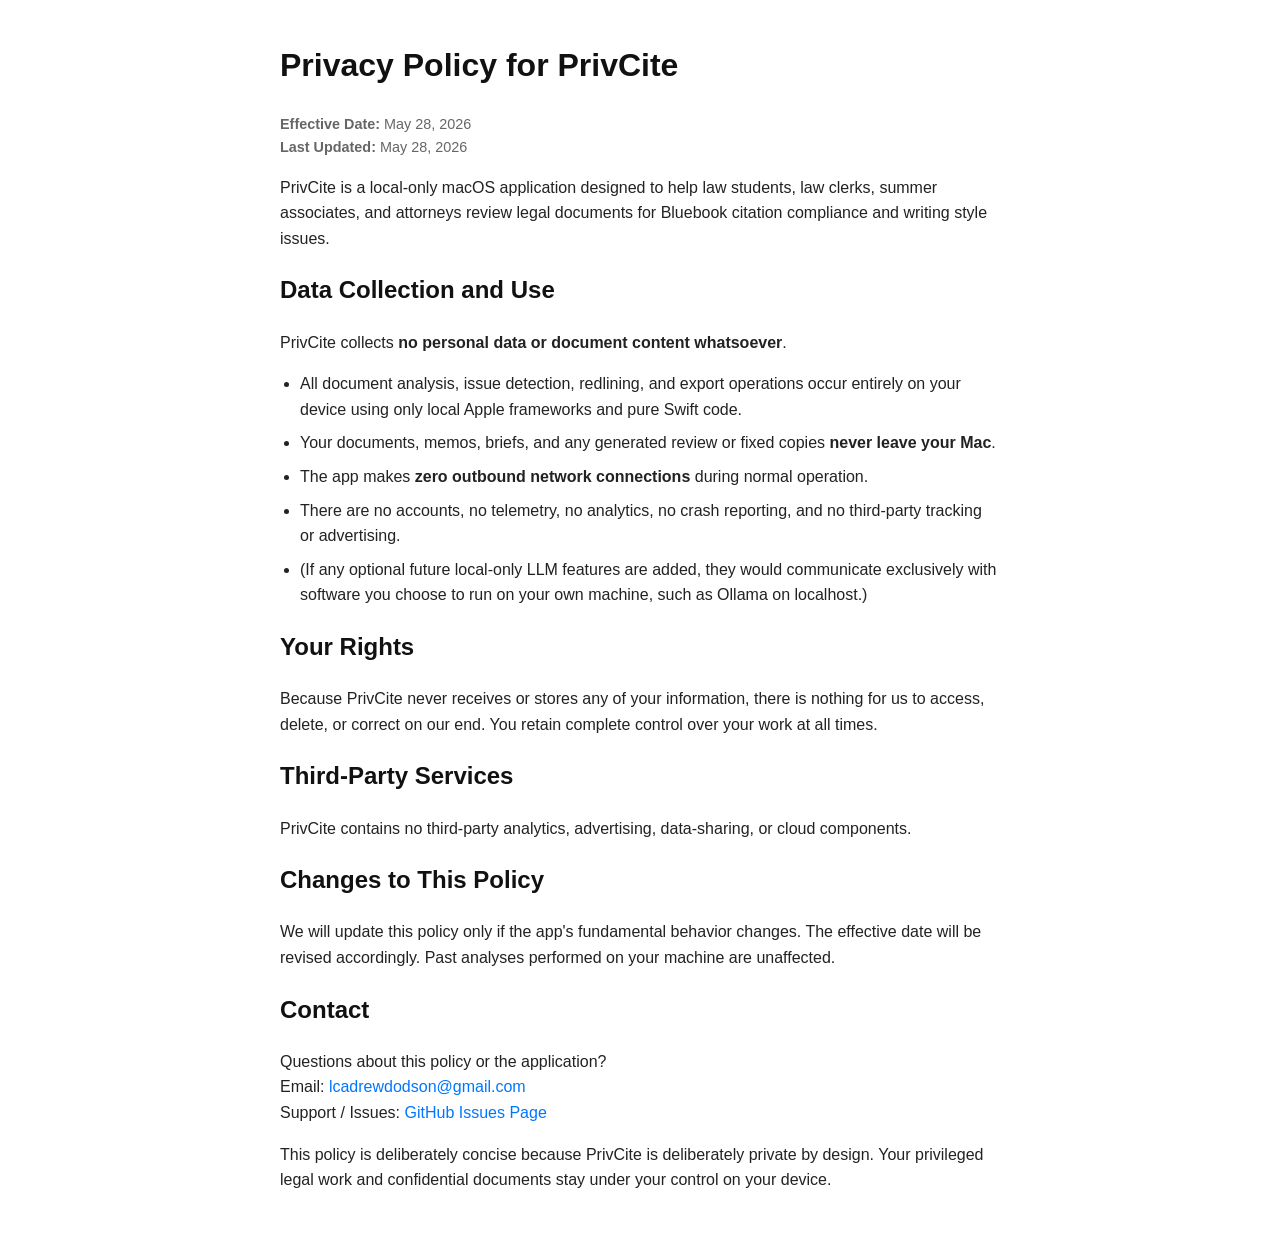
==== privacy.html @ 27a548c5 "Deploy production privacy policy page" ====
<!DOCTYPE html>
<html lang="en">
<head>
    <meta charset="UTF-8">
    <meta name="viewport" content="width=device-width, initial-scale=1.0">
    <title>Privacy Policy — PrivCite</title>
    <style>
        body { 
            font-family: -apple-system, BlinkMacSystemFont, "Segoe UI", Roboto, sans-serif; 
            line-height: 1.6; 
            max-width: 720px; 
            margin: 40px auto; 
            padding: 0 20px; 
            color: #222; 
        }
        h1, h2 { color: #111; }
        .date { color: #666; font-size: 0.9em; }
        ul { padding-left: 20px; }
        li { margin-bottom: 8px; }
        a { color: #0076FF; text-decoration: none; }
        a:hover { text-decoration: underline; }
    </style>
</head>
<body>
    <h1>Privacy Policy for PrivCite</h1>
    <p class="date"><strong>Effective Date:</strong> May 28, 2026<br>
    <strong>Last Updated:</strong> May 28, 2026</p>

    <p>PrivCite is a local-only macOS application designed to help law students, law clerks, summer associates, and attorneys review legal documents for Bluebook citation compliance and writing style issues.</p>

    <h2>Data Collection and Use</h2>
    <p>PrivCite collects <strong>no personal data or document content whatsoever</strong>.</p>
    <ul>
        <li>All document analysis, issue detection, redlining, and export operations occur entirely on your device using only local Apple frameworks and pure Swift code.</li>
        <li>Your documents, memos, briefs, and any generated review or fixed copies <strong>never leave your Mac</strong>.</li>
        <li>The app makes <strong>zero outbound network connections</strong> during normal operation.</li>
        <li>There are no accounts, no telemetry, no analytics, no crash reporting, and no third-party tracking or advertising.</li>
        <li>(If any optional future local-only LLM features are added, they would communicate exclusively with software you choose to run on your own machine, such as Ollama on localhost.)</li>
    </ul>

    <h2>Your Rights</h2>
    <p>Because PrivCite never receives or stores any of your information, there is nothing for us to access, delete, or correct on our end. You retain complete control over your work at all times.</p>

    <h2>Third-Party Services</h2>
    <p>PrivCite contains no third-party analytics, advertising, data-sharing, or cloud components.</p>

    <h2>Changes to This Policy</h2>
    <p>We will update this policy only if the app's fundamental behavior changes. The effective date will be revised accordingly. Past analyses performed on your machine are unaffected.</p>

    <h2>Contact</h2>
    <p>Questions about this policy or the application?<br>
    Email: <a href="mailto:lcadrewdodson@gmail.com">lcadrewdodson@gmail.com</a><br>
    Support / Issues: <a href="https://github.com/lawhog78/privcite-addin/issues">GitHub Issues Page</a></p>

    <p>This policy is deliberately concise because PrivCite is deliberately private by design. Your privileged legal work and confidential documents stay under your control on your device.</p>
</body>
</html>
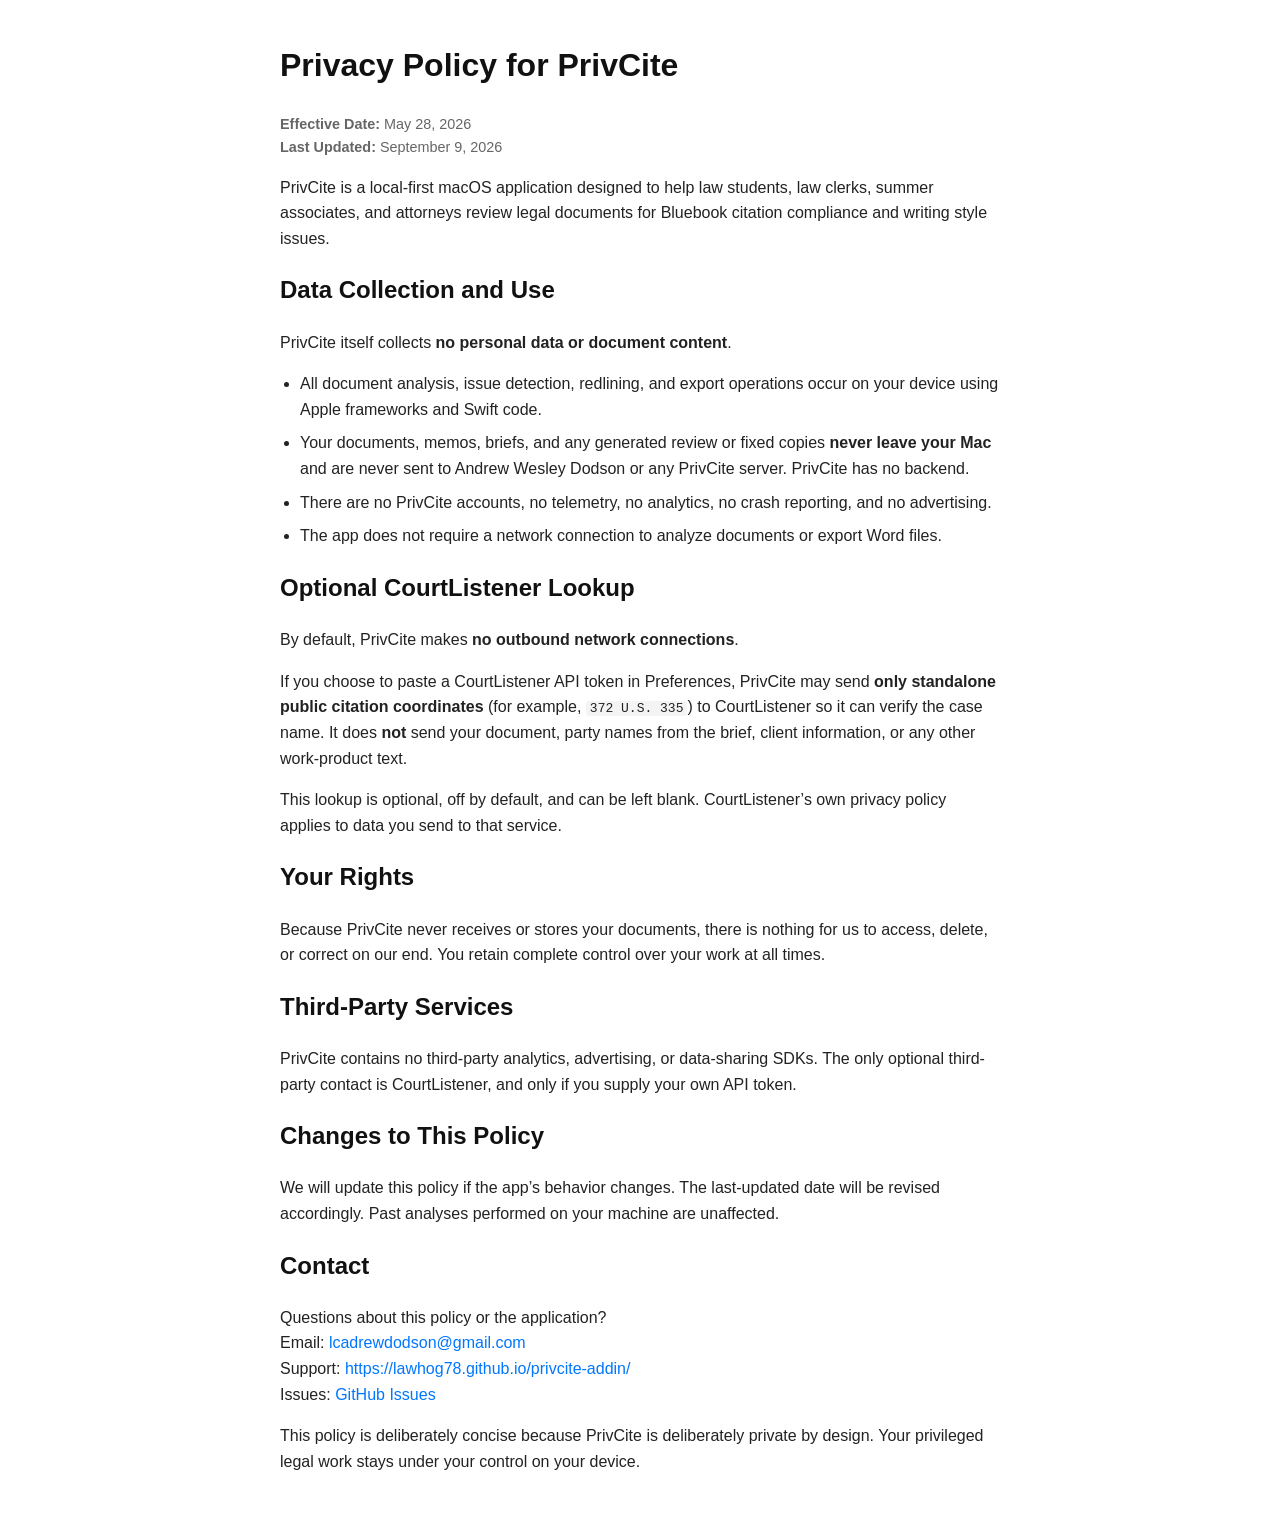
==== commit a1932515: "Update privacy policy for Mac App Store: optional CourtListener, real contact URLs" ====
--- a/privacy.html
+++ b/privacy.html
@@ -5,13 +5,13 @@
     <meta name="viewport" content="width=device-width, initial-scale=1.0">
     <title>Privacy Policy — PrivCite</title>
     <style>
-        body { 
-            font-family: -apple-system, BlinkMacSystemFont, "Segoe UI", Roboto, sans-serif; 
-            line-height: 1.6; 
-            max-width: 720px; 
-            margin: 40px auto; 
-            padding: 0 20px; 
-            color: #222; 
+        body {
+            font-family: -apple-system, BlinkMacSystemFont, "Segoe UI", Roboto, sans-serif;
+            line-height: 1.6;
+            max-width: 720px;
+            margin: 40px auto;
+            padding: 0 20px;
+            color: #222;
         }
         h1, h2 { color: #111; }
         .date { color: #666; font-size: 0.9em; }
@@ -19,39 +19,45 @@
         li { margin-bottom: 8px; }
         a { color: #0076FF; text-decoration: none; }
         a:hover { text-decoration: underline; }
+        code { background: #f4f4f4; padding: 0 4px; border-radius: 3px; }
     </style>
 </head>
 <body>
     <h1>Privacy Policy for PrivCite</h1>
     <p class="date"><strong>Effective Date:</strong> May 28, 2026<br>
-    <strong>Last Updated:</strong> May 28, 2026</p>
+    <strong>Last Updated:</strong> September 9, 2026</p>
 
-    <p>PrivCite is a local-only macOS application designed to help law students, law clerks, summer associates, and attorneys review legal documents for Bluebook citation compliance and writing style issues.</p>
+    <p>PrivCite is a local-first macOS application designed to help law students, law clerks, summer associates, and attorneys review legal documents for Bluebook citation compliance and writing style issues.</p>
 
     <h2>Data Collection and Use</h2>
-    <p>PrivCite collects <strong>no personal data or document content whatsoever</strong>.</p>
+    <p>PrivCite itself collects <strong>no personal data or document content</strong>.</p>
     <ul>
-        <li>All document analysis, issue detection, redlining, and export operations occur entirely on your device using only local Apple frameworks and pure Swift code.</li>
-        <li>Your documents, memos, briefs, and any generated review or fixed copies <strong>never leave your Mac</strong>.</li>
-        <li>The app makes <strong>zero outbound network connections</strong> during normal operation.</li>
-        <li>There are no accounts, no telemetry, no analytics, no crash reporting, and no third-party tracking or advertising.</li>
-        <li>(If any optional future local-only LLM features are added, they would communicate exclusively with software you choose to run on your own machine, such as Ollama on localhost.)</li>
+        <li>All document analysis, issue detection, redlining, and export operations occur on your device using Apple frameworks and Swift code.</li>
+        <li>Your documents, memos, briefs, and any generated review or fixed copies <strong>never leave your Mac</strong> and are never sent to Andrew Wesley Dodson or any PrivCite server. PrivCite has no backend.</li>
+        <li>There are no PrivCite accounts, no telemetry, no analytics, no crash reporting, and no advertising.</li>
+        <li>The app does not require a network connection to analyze documents or export Word files.</li>
     </ul>
 
+    <h2>Optional CourtListener Lookup</h2>
+    <p>By default, PrivCite makes <strong>no outbound network connections</strong>.</p>
+    <p>If you choose to paste a CourtListener API token in Preferences, PrivCite may send <strong>only standalone public citation coordinates</strong> (for example, <code>372 U.S. 335</code>) to CourtListener so it can verify the case name. It does <strong>not</strong> send your document, party names from the brief, client information, or any other work-product text.</p>
+    <p>This lookup is optional, off by default, and can be left blank. CourtListener’s own privacy policy applies to data you send to that service.</p>
+
     <h2>Your Rights</h2>
-    <p>Because PrivCite never receives or stores any of your information, there is nothing for us to access, delete, or correct on our end. You retain complete control over your work at all times.</p>
+    <p>Because PrivCite never receives or stores your documents, there is nothing for us to access, delete, or correct on our end. You retain complete control over your work at all times.</p>
 
     <h2>Third-Party Services</h2>
-    <p>PrivCite contains no third-party analytics, advertising, data-sharing, or cloud components.</p>
+    <p>PrivCite contains no third-party analytics, advertising, or data-sharing SDKs. The only optional third-party contact is CourtListener, and only if you supply your own API token.</p>
 
     <h2>Changes to This Policy</h2>
-    <p>We will update this policy only if the app's fundamental behavior changes. The effective date will be revised accordingly. Past analyses performed on your machine are unaffected.</p>
+    <p>We will update this policy if the app’s behavior changes. The last-updated date will be revised accordingly. Past analyses performed on your machine are unaffected.</p>
 
     <h2>Contact</h2>
     <p>Questions about this policy or the application?<br>
     Email: <a href="mailto:lcadrewdodson@gmail.com">lcadrewdodson@gmail.com</a><br>
-    Support / Issues: <a href="https://github.com/lawhog78/privcite-addin/issues">GitHub Issues Page</a></p>
+    Support: <a href="https://lawhog78.github.io/privcite-addin/">https://lawhog78.github.io/privcite-addin/</a><br>
+    Issues: <a href="https://github.com/lawhog78/privcite-addin/issues">GitHub Issues</a></p>
 
-    <p>This policy is deliberately concise because PrivCite is deliberately private by design. Your privileged legal work and confidential documents stay under your control on your device.</p>
+    <p>This policy is deliberately concise because PrivCite is deliberately private by design. Your privileged legal work stays under your control on your device.</p>
 </body>
 </html>
